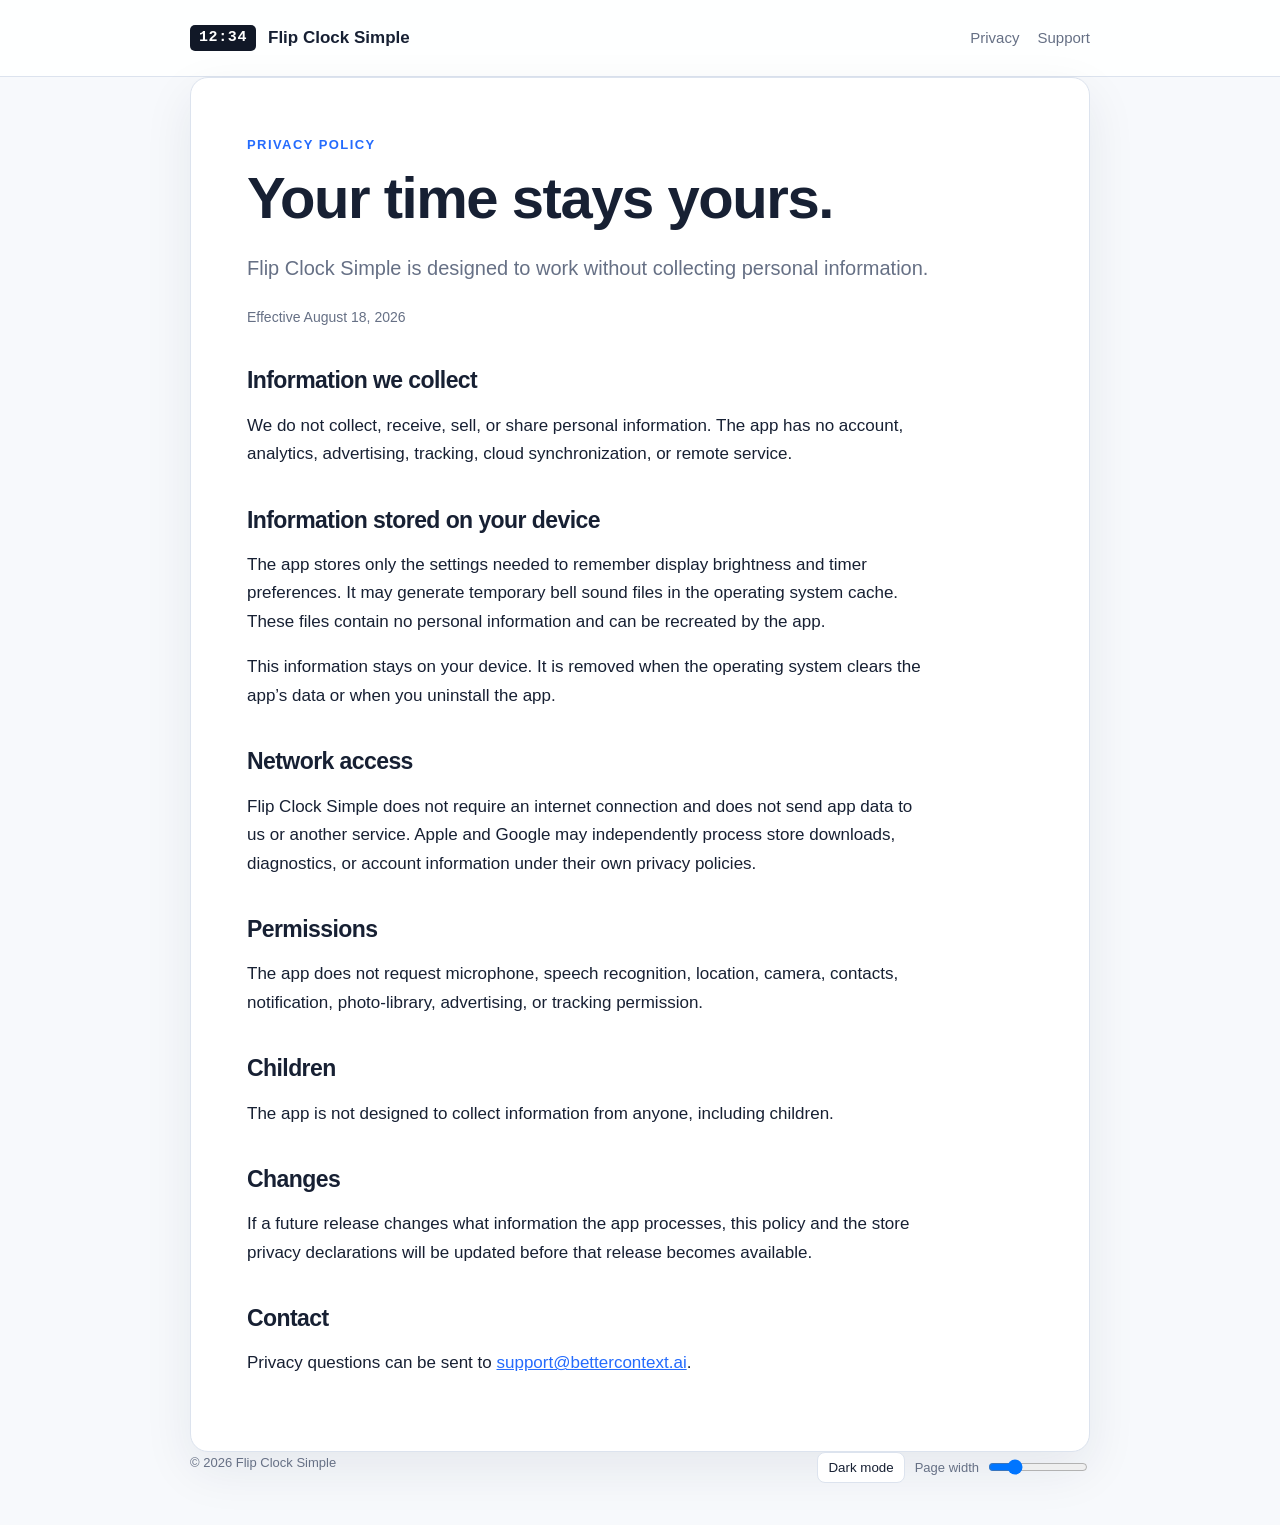
==== privacy.html @ b8934759 "feat: publish Flip Clock support site Session: 2460f558-b649-495b-805b-4fe607803ccc" ====
<!doctype html>
<html lang="en" data-theme="light">
<head>
  <meta charset="utf-8">
  <meta name="viewport" content="width=device-width, initial-scale=1">
  <meta name="description" content="Privacy policy for Flip Clock Simple.">
  <title>Flip Clock Simple — Privacy</title>
  <link rel="stylesheet" href="styles.css">
</head>
<body>
  <header>
    <div class="shell header-inner">
      <a class="brand" href="index.html"><span class="clock-mark">12:34</span> Flip Clock Simple</a>
      <nav aria-label="Main navigation"><a href="privacy.html">Privacy</a><a href="support.html">Support</a></nav>
    </div>
  </header>
  <main class="shell">
    <p class="eyebrow">Privacy policy</p>
    <h1>Your time stays yours.</h1>
    <p class="lede">Flip Clock Simple is designed to work without collecting personal information.</p>
    <p class="meta">Effective August 18, 2026</p>

    <h2>Information we collect</h2>
    <p>We do not collect, receive, sell, or share personal information. The app has no account, analytics, advertising, tracking, cloud synchronization, or remote service.</p>

    <h2>Information stored on your device</h2>
    <p>The app stores only the settings needed to remember display brightness and timer preferences. It may generate temporary bell sound files in the operating system cache. These files contain no personal information and can be recreated by the app.</p>
    <p>This information stays on your device. It is removed when the operating system clears the app’s data or when you uninstall the app.</p>

    <h2>Network access</h2>
    <p>Flip Clock Simple does not require an internet connection and does not send app data to us or another service. Apple and Google may independently process store downloads, diagnostics, or account information under their own privacy policies.</p>

    <h2>Permissions</h2>
    <p>The app does not request microphone, speech recognition, location, camera, contacts, notification, photo-library, advertising, or tracking permission.</p>

    <h2>Children</h2>
    <p>The app is not designed to collect information from anyone, including children.</p>

    <h2>Changes</h2>
    <p>If a future release changes what information the app processes, this policy and the store privacy declarations will be updated before that release becomes available.</p>

    <h2>Contact</h2>
    <p>Privacy questions can be sent to <a href="mailto:support@bettercontext.ai">support@bettercontext.ai</a>.</p>
  </main>
  <footer class="shell">
    <span>© 2026 Flip Clock Simple</span>
    <div class="controls">
      <button type="button" data-theme-toggle>Dark mode</button>
      <label>Page width <input data-width-slider type="range" min="700" max="1600" step="50" value="900"></label>
    </div>
  </footer>
  <script src="site.js"></script>
</body>
</html>
---- styles.css ----
:root {
  color-scheme: light;
  --bg: #f7f9fc;
  --surface: #ffffff;
  --text: #172033;
  --muted: #667085;
  --line: #dce3ee;
  --accent: #246bfd;
  --clock: #111827;
  --content-width: 900px;
}

[data-theme="dark"] {
  color-scheme: dark;
  --bg: #0c111b;
  --surface: #151d2b;
  --text: #edf2f7;
  --muted: #a6b0c2;
  --line: #2b374a;
  --accent: #79a3ff;
  --clock: #f8fafc;
}

* { box-sizing: border-box; }

html { background: var(--bg); }

body {
  margin: 0;
  color: var(--text);
  background: var(--bg);
  font: 17px/1.68 -apple-system, BlinkMacSystemFont, "Segoe UI", sans-serif;
}

a { color: var(--accent); }

a:focus-visible, button:focus-visible, input:focus-visible {
  outline: 3px solid color-mix(in srgb, var(--accent) 55%, transparent);
  outline-offset: 3px;
}

.shell {
  width: min(calc(100% - 32px), var(--content-width));
  margin: 0 auto;
}

header {
  border-bottom: 1px solid var(--line);
  background: color-mix(in srgb, var(--surface) 94%, transparent);
}

.header-inner {
  display: flex;
  align-items: center;
  justify-content: space-between;
  gap: 24px;
  min-height: 76px;
}

.brand {
  display: inline-flex;
  align-items: center;
  gap: 12px;
  color: var(--text);
  text-decoration: none;
  font-weight: 720;
}

.clock-mark {
  padding: 5px 9px;
  color: var(--surface);
  background: var(--clock);
  border-radius: 5px;
  font: 700 15px/1.1 ui-monospace, SFMono-Regular, Menlo, monospace;
  letter-spacing: .04em;
}

nav { display: flex; gap: 18px; font-size: 15px; }
nav a { color: var(--muted); text-decoration: none; }
nav a:hover { color: var(--text); }

main {
  margin: 48px auto 72px;
  padding: clamp(28px, 5vw, 56px);
  border: 1px solid var(--line);
  border-radius: 18px;
  background: var(--surface);
  box-shadow: 0 18px 50px rgba(25, 42, 70, .08);
}

.eyebrow {
  margin: 0 0 8px;
  color: var(--accent);
  font-size: 13px;
  font-weight: 750;
  letter-spacing: .11em;
  text-transform: uppercase;
}

h1, h2 { line-height: 1.18; letter-spacing: -.025em; }
h1 { margin: 0 0 14px; font-size: clamp(36px, 6vw, 58px); }
h2 { margin: 38px 0 10px; font-size: 23px; }
p, ul { max-width: 72ch; }
.lede { color: var(--muted); font-size: 20px; }
.meta { color: var(--muted); font-size: 14px; }

.card-grid {
  display: grid;
  grid-template-columns: repeat(auto-fit, minmax(230px, 1fr));
  gap: 16px;
  margin-top: 30px;
}

.card {
  display: block;
  padding: 22px;
  border: 1px solid var(--line);
  border-radius: 12px;
  color: var(--text);
  text-decoration: none;
}
.card:hover { border-color: var(--accent); }
.card strong { display: block; margin-bottom: 5px; }
.card span { color: var(--muted); }

footer {
  display: flex;
  flex-wrap: wrap;
  justify-content: space-between;
  gap: 18px;
  padding: 0 0 42px;
  color: var(--muted);
  font-size: 13px;
}

.controls { display: flex; align-items: center; gap: 10px; }
.controls button {
  padding: 7px 10px;
  border: 1px solid var(--line);
  border-radius: 8px;
  color: var(--text);
  background: var(--surface);
  cursor: pointer;
}
.controls label { display: inline-flex; align-items: center; gap: 7px; }
.controls input { width: 100px; }

@media (max-width: 640px) {
  .header-inner { align-items: flex-start; flex-direction: column; padding: 18px 0; }
  main { margin-top: 24px; padding: 26px 22px; border-radius: 14px; }
  footer { align-items: flex-start; flex-direction: column; }
}
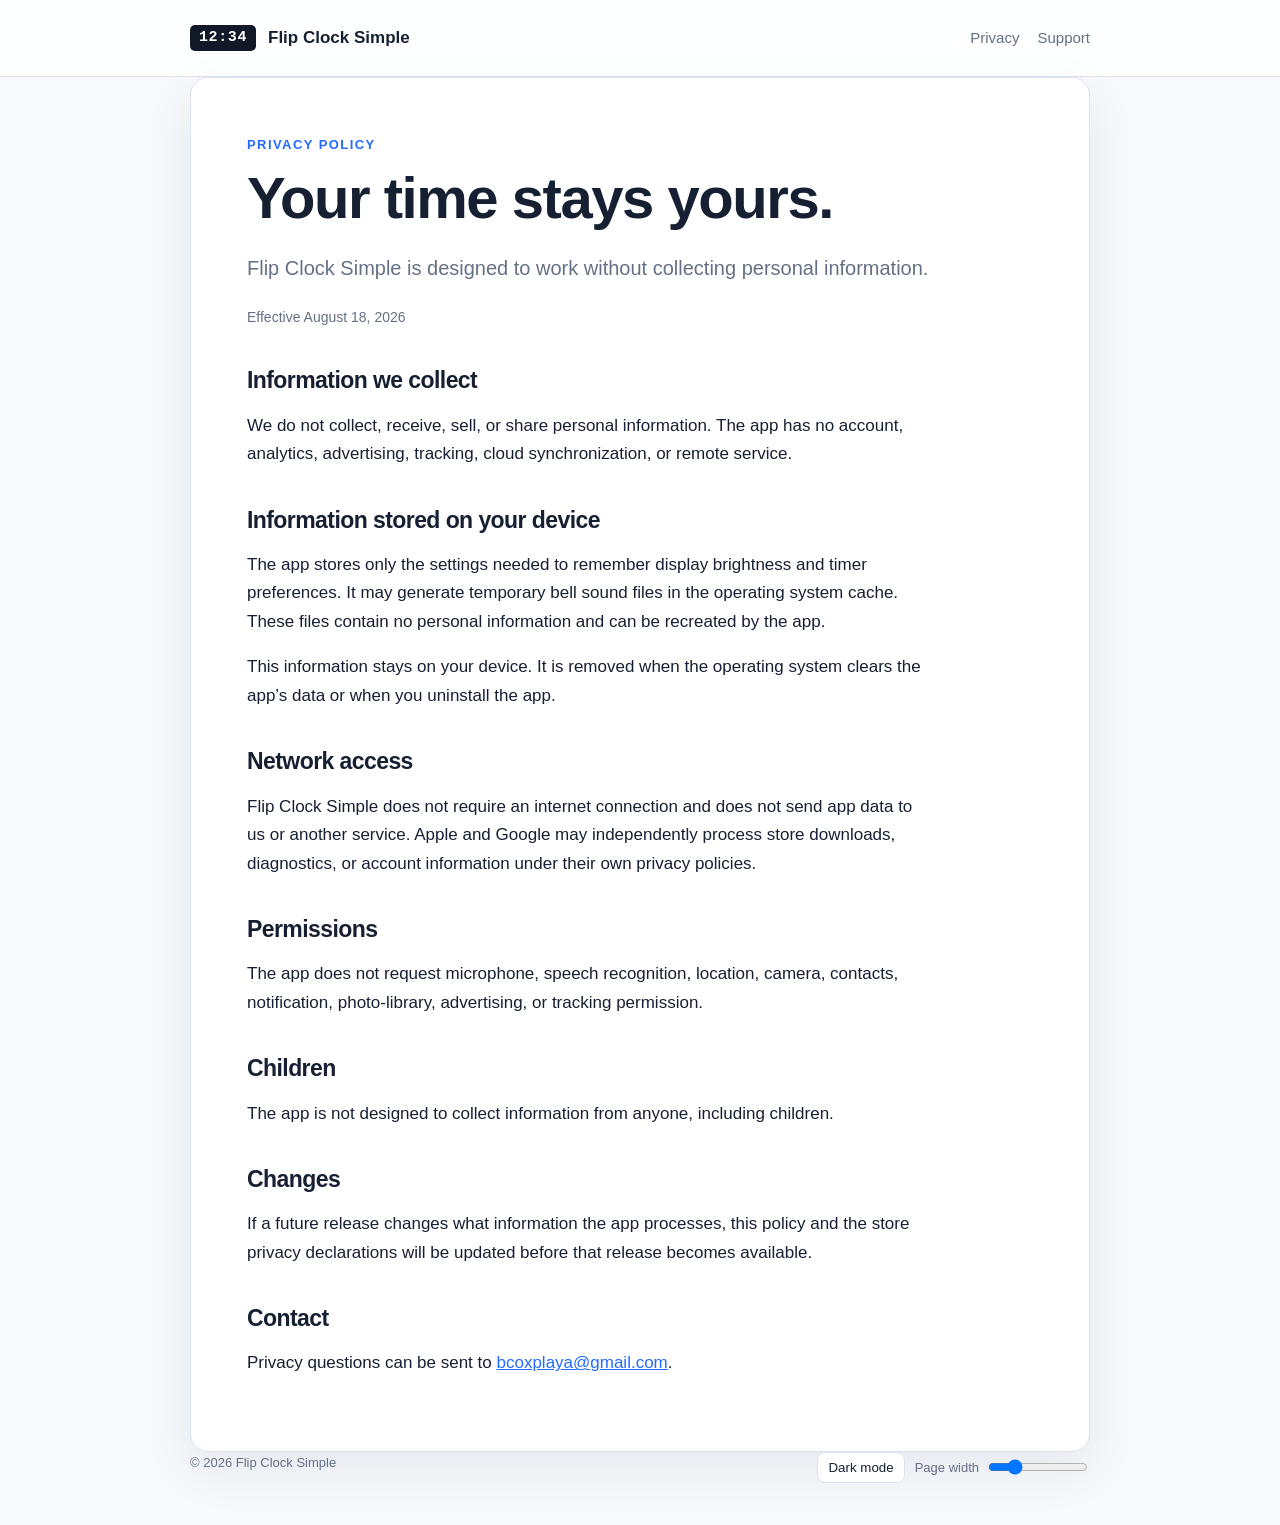
==== commit f1180c64: "fix: use temporary app support email Session: 2460f558-b649-495b-805b-4fe607803ccc" ====
--- a/privacy.html
+++ b/privacy.html
@@ -40,7 +40,7 @@
     <p>If a future release changes what information the app processes, this policy and the store privacy declarations will be updated before that release becomes available.</p>
 
     <h2>Contact</h2>
-    <p>Privacy questions can be sent to <a href="mailto:support@bettercontext.ai">support@bettercontext.ai</a>.</p>
+    <p>Privacy questions can be sent to <a href="mailto:bcoxplaya@gmail.com">bcoxplaya@gmail.com</a>.</p>
   </main>
   <footer class="shell">
     <span>© 2026 Flip Clock Simple</span>
